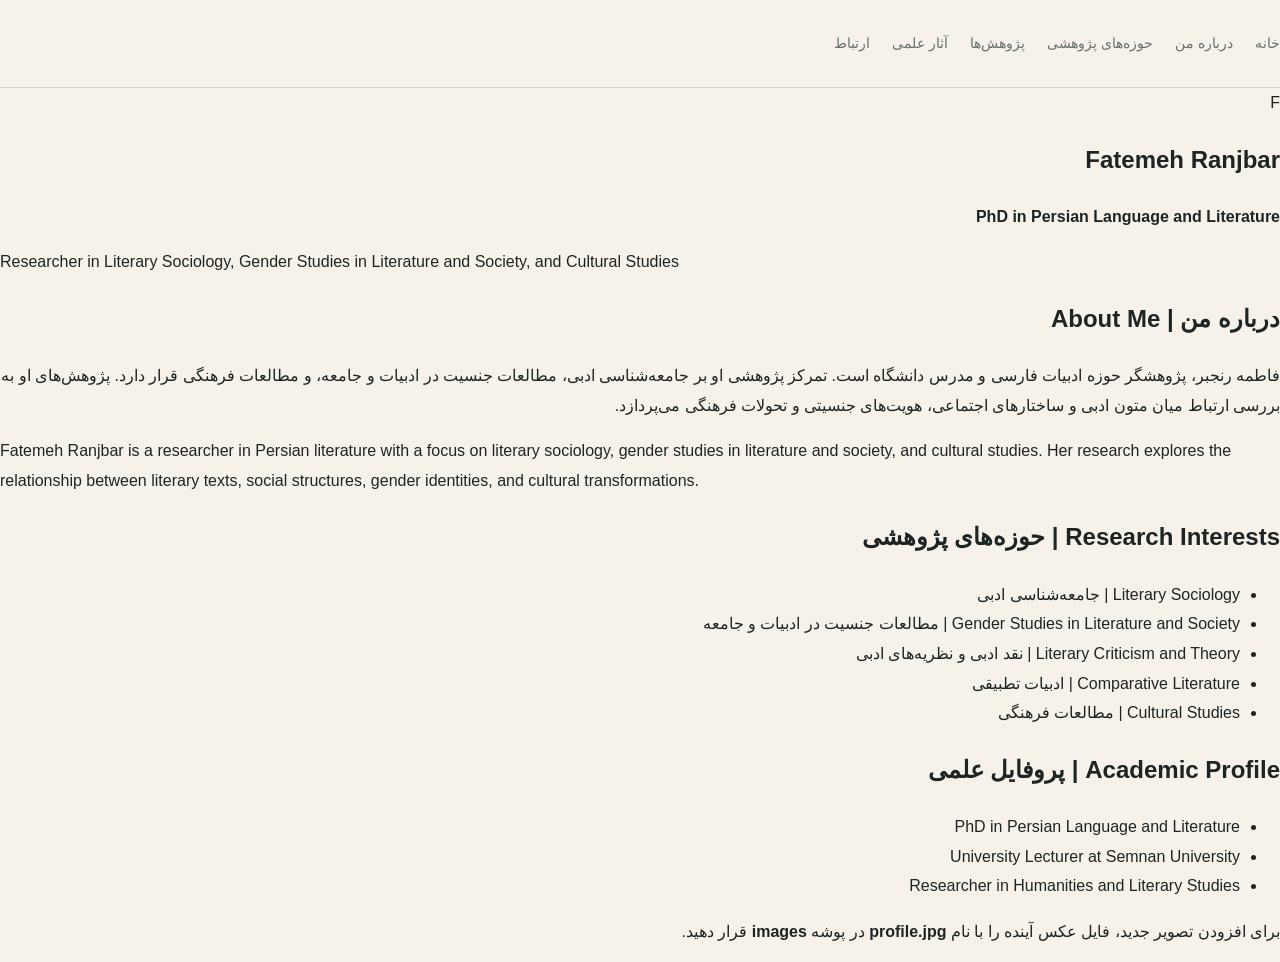
==== about.html @ 24065faa "Add files via upload" ====
<!DOCTYPE html>
<html lang="fa" dir="rtl">
<head>
<meta charset="UTF-8">
<meta name="viewport" content="width=device-width, initial-scale=1.0">
<title>About Me | Fatemeh Ranjbar</title>
<link rel="stylesheet" href="styles.css">
</head>
<body>
<header class="site-header">
<nav class="main-nav">
<a href="index.html">خانه</a>
<a href="about.html">درباره من</a>
<a href="index.html#research">حوزه‌های پژوهشی</a>
<a href="index.html#projects">پژوهش‌ها</a>
<a href="index.html#publications">آثار علمی</a>
<a href="index.html#contact">ارتباط</a>
</nav>
</header>
<main class="page-content">
<section>
<div class="profile-placeholder">F</div>
<h1>Fatemeh Ranjbar</h1>
<p><strong>PhD in Persian Language and Literature</strong></p>
<p dir="ltr">Researcher in Literary Sociology, Gender Studies in Literature and Society, and Cultural Studies</p>

<h2>درباره من | About Me</h2>
<p>
فاطمه رنجبر، پژوهشگر حوزه ادبیات فارسی و مدرس دانشگاه است. تمرکز پژوهشی او بر جامعه‌شناسی ادبی،
مطالعات جنسیت در ادبیات و جامعه، و مطالعات فرهنگی قرار دارد. پژوهش‌های او به بررسی ارتباط میان
متون ادبی و ساختارهای اجتماعی، هویت‌های جنسیتی و تحولات فرهنگی می‌پردازد.
</p>
<p dir="ltr">
Fatemeh Ranjbar is a researcher in Persian literature with a focus on literary sociology,
gender studies in literature and society, and cultural studies. Her research explores the
relationship between literary texts, social structures, gender identities, and cultural transformations.
</p>

<h2>Research Interests | حوزه‌های پژوهشی</h2>
<ul>
<li>Literary Sociology | جامعه‌شناسی ادبی</li>
<li>Gender Studies in Literature and Society | مطالعات جنسیت در ادبیات و جامعه</li>
<li>Literary Criticism and Theory | نقد ادبی و نظریه‌های ادبی</li>
<li>Comparative Literature | ادبیات تطبیقی</li>
<li>Cultural Studies | مطالعات فرهنگی</li>
</ul>

<h2>Academic Profile | پروفایل علمی</h2>
<ul>
<li>PhD in Persian Language and Literature</li>
<li>University Lecturer at Semnan University</li>
<li>Researcher in Humanities and Literary Studies</li>
</ul>

<p>برای افزودن تصویر جدید، فایل عکس آینده را با نام <b>profile.jpg</b> در پوشه <b>images</b> قرار دهید.</p>
</section>
</main>
</body>
</html>
---- styles.css ----
:root{--bg:#f6f2ea;--surface:#fffdf8;--surface-2:#eee8dd;--ink:#1d2524;--muted:#66706d;--line:#d8d1c6;--accent:#16483f;--accent-soft:#dbe8e1;--gold:#b18a4b;--shadow:0 24px 70px rgba(37,44,42,.08);--radius:28px;--hero-size:72px;--site-font:"Vazirmatn",sans-serif}body.dark{--bg:#161b1a;--surface:#1d2422;--surface-2:#26302d;--ink:#f2eee5;--muted:#b4bdb9;--line:#37413e}*{box-sizing:border-box}html{scroll-behavior:smooth}body{margin:0;font-family:var(--site-font);background:var(--bg);color:var(--ink);line-height:1.85}a{color:inherit;text-decoration:none}button{font:inherit}.page-shell{width:min(1240px,calc(100% - 36px));margin:auto}.site-header{min-height:88px;display:flex;align-items:center;gap:28px;position:sticky;top:0;z-index:30;backdrop-filter:blur(18px);background:color-mix(in srgb,var(--bg) 88%,transparent);border-bottom:1px solid var(--line)}.brand{display:flex;align-items:center;gap:12px;margin-left:auto}.brand-mark{width:42px;height:42px;display:grid;place-items:center;border-radius:50%;background:var(--accent);color:var(--surface);font-family:"Playfair Display",serif}.brand strong,.brand small{display:block;line-height:1.2}.brand small{color:var(--muted);margin-top:5px;direction:ltr;text-align:right}.main-nav{display:flex;gap:22px;font-size:.9rem;color:var(--muted)}.theme-toggle,.menu-button{border:1px solid var(--line);background:var(--surface);color:var(--ink);width:42px;height:42px;border-radius:50%;cursor:pointer}.menu-button{display:none}.hero{min-height:690px;display:grid;grid-template-columns:1.3fr .7fr;gap:72px;align-items:center;padding:84px 0 74px}.hero.profile-right{grid-template-columns:.7fr 1.3fr}.hero.profile-right .profile-card{order:2}.hero.profile-right .hero-copy{order:1}.eyebrow,.section-kicker{color:var(--gold);font-size:.78rem;font-weight:800;letter-spacing:.08em}.hero h1{font-size:clamp(2.5rem,5.2vw,var(--hero-size));line-height:1.16;margin:14px 0 26px;letter-spacing:-.045em;font-weight:800}.hero h1 span{display:block;color:var(--accent)}.hero-lead{max-width:780px;color:var(--muted);font-size:1.08rem}.hero-actions{display:flex;gap:12px;flex-wrap:wrap;margin-top:30px}.button{display:inline-block;padding:12px 20px;border-radius:999px;border:1px solid var(--line)}.button.primary{background:var(--accent);color:var(--surface);border-color:var(--accent)}.button.secondary{background:var(--surface)}.quick-facts{display:grid;grid-template-columns:repeat(3,1fr);gap:12px;margin-top:42px}.quick-facts div{padding-top:14px;border-top:1px solid var(--line)}.quick-facts span{display:block;font-weight:700}.quick-facts small{color:var(--muted)}.profile-card{background:var(--surface);border:1px solid var(--line);border-radius:calc(var(--radius) + 8px);overflow:hidden;box-shadow:var(--shadow)}.portrait-placeholder{aspect-ratio:4/4.5;display:grid;place-items:center;background:linear-gradient(150deg,var(--accent-soft),var(--surface-2));border-bottom:1px solid var(--line);overflow:hidden}.portrait-placeholder img{width:100%;height:100%;object-fit:cover}.portrait-placeholder>div{display:grid;place-items:center;gap:8px}.portrait-placeholder span{width:118px;height:118px;display:grid;place-items:center;border-radius:50%;background:var(--surface);border:1px solid var(--line);color:var(--accent);font-family:"Playfair Display",serif;font-size:2.5rem}.profile-card-body{padding:26px}.profile-card-body p{color:var(--muted);margin:0;font-size:.88rem}.profile-card-body h2{margin:6px 0 20px;font-size:1.35rem}.mini-tags{display:flex;gap:7px;flex-wrap:wrap}.mini-tags span{border:1px solid var(--line);padding:5px 10px;border-radius:999px;font-size:.76rem}.section{padding:96px 0;border-top:1px solid var(--line)}.intro-grid{display:grid;grid-template-columns:.8fr 1.2fr;gap:90px}.section-title{margin:8px 0;font-size:clamp(2rem,3.5vw,3.35rem);line-height:1.3}.long-copy{color:var(--muted);font-size:1.04rem}.section-heading{display:flex;justify-content:space-between;gap:30px;align-items:end;margin-bottom:42px}.section-heading>p{width:min(430px,100%);color:var(--muted);margin:0}.research-grid{display:grid;grid-template-columns:repeat(3,1fr);gap:14px}.research-card{min-height:290px;padding:26px;border:1px solid var(--line);background:var(--surface);border-radius:var(--radius);display:flex;flex-direction:column}.research-card.featured{background:var(--accent);color:var(--surface)}.research-card .index{color:var(--gold);font-weight:700}.research-card h3{margin-top:auto;margin-bottom:10px}.research-card p{color:var(--muted);margin:0}.research-card.featured p{color:color-mix(in srgb,var(--surface) 76%,transparent)}.project-list{border-top:1px solid var(--line)}.project-item{display:grid;grid-template-columns:70px 1fr;gap:24px;padding:30px 0;border-bottom:1px solid var(--line)}.project-number{color:var(--gold);font-family:"Playfair Display",serif;font-size:1.6rem}.project-type{color:var(--muted);margin:0 0 6px;font-size:.82rem}.project-item h3{margin:0 0 10px}.project-item div:last-child>p:last-child{color:var(--muted);margin:0}.timeline{max-width:920px;margin-right:auto}.timeline-item{display:grid;grid-template-columns:18px 135px 1fr;gap:22px;position:relative;padding:0 0 44px}.timeline-item::before{content:"";position:absolute;right:8px;top:15px;bottom:-4px;width:1px;background:var(--line)}.timeline-item:last-child::before{display:none}.timeline-dot{width:17px;height:17px;border-radius:50%;background:var(--surface);border:4px solid var(--gold);z-index:1;margin-top:6px}.timeline-date{color:var(--muted)}.timeline h3{margin:0 0 6px}.timeline p{margin:0;color:var(--muted)}.publication-placeholder{display:grid;grid-template-columns:.75fr 1.25fr;gap:72px;align-items:start}.publication-demo{background:var(--surface);border:1px solid var(--line);border-radius:var(--radius);overflow:hidden}.pub-row{padding:24px;border-bottom:1px solid var(--line)}.pub-row:last-child{border-bottom:0}.pub-row span,.pub-row strong,.pub-row small{display:block}.pub-row span{color:var(--gold);font-size:.78rem}.pub-row small{color:var(--muted)}.pub-link{display:inline-block;margin-top:10px;color:var(--accent);font-weight:700}.empty-state{text-align:center;color:var(--muted)}.contact-card{text-align:center;padding:64px 30px;border-radius:calc(var(--radius) + 8px);background:var(--accent);color:var(--surface)}.contact-links{display:flex;justify-content:center;gap:12px;flex-wrap:wrap;margin-top:28px}.contact-links a,.cv-button{border:1px solid color-mix(in srgb,var(--surface) 35%,transparent);padding:10px 16px;border-radius:999px}.cv-button{margin-top:14px;color:var(--surface)}footer{display:flex;justify-content:space-between;gap:24px;align-items:center;padding:32px 0 50px;color:var(--muted);font-size:.84rem}footer strong,footer span{display:block}footer strong{color:var(--ink)}.admin-link{font-size:.78rem;border-bottom:1px dotted var(--muted)}@media(max-width:980px){.main-nav{display:none;position:absolute;top:76px;right:0;left:0;background:var(--surface);border:1px solid var(--line);border-radius:22px;padding:18px;flex-direction:column}.main-nav.open{display:flex}.menu-button{display:inline-grid;place-items:center}.hero,.hero.profile-right{grid-template-columns:1fr}.hero.profile-right .profile-card,.hero.profile-right .hero-copy{order:initial}.research-grid{grid-template-columns:repeat(2,1fr)}.intro-grid,.publication-placeholder{grid-template-columns:1fr;gap:30px}}@media(max-width:680px){.page-shell{width:min(100% - 22px,1240px)}.hero{padding-top:56px}.quick-facts{grid-template-columns:1fr}.research-grid{grid-template-columns:1fr}.project-item{grid-template-columns:42px 1fr}.timeline-item{grid-template-columns:18px 1fr}.timeline-date,.timeline-item>div:last-child{grid-column:2}footer{display:block}}
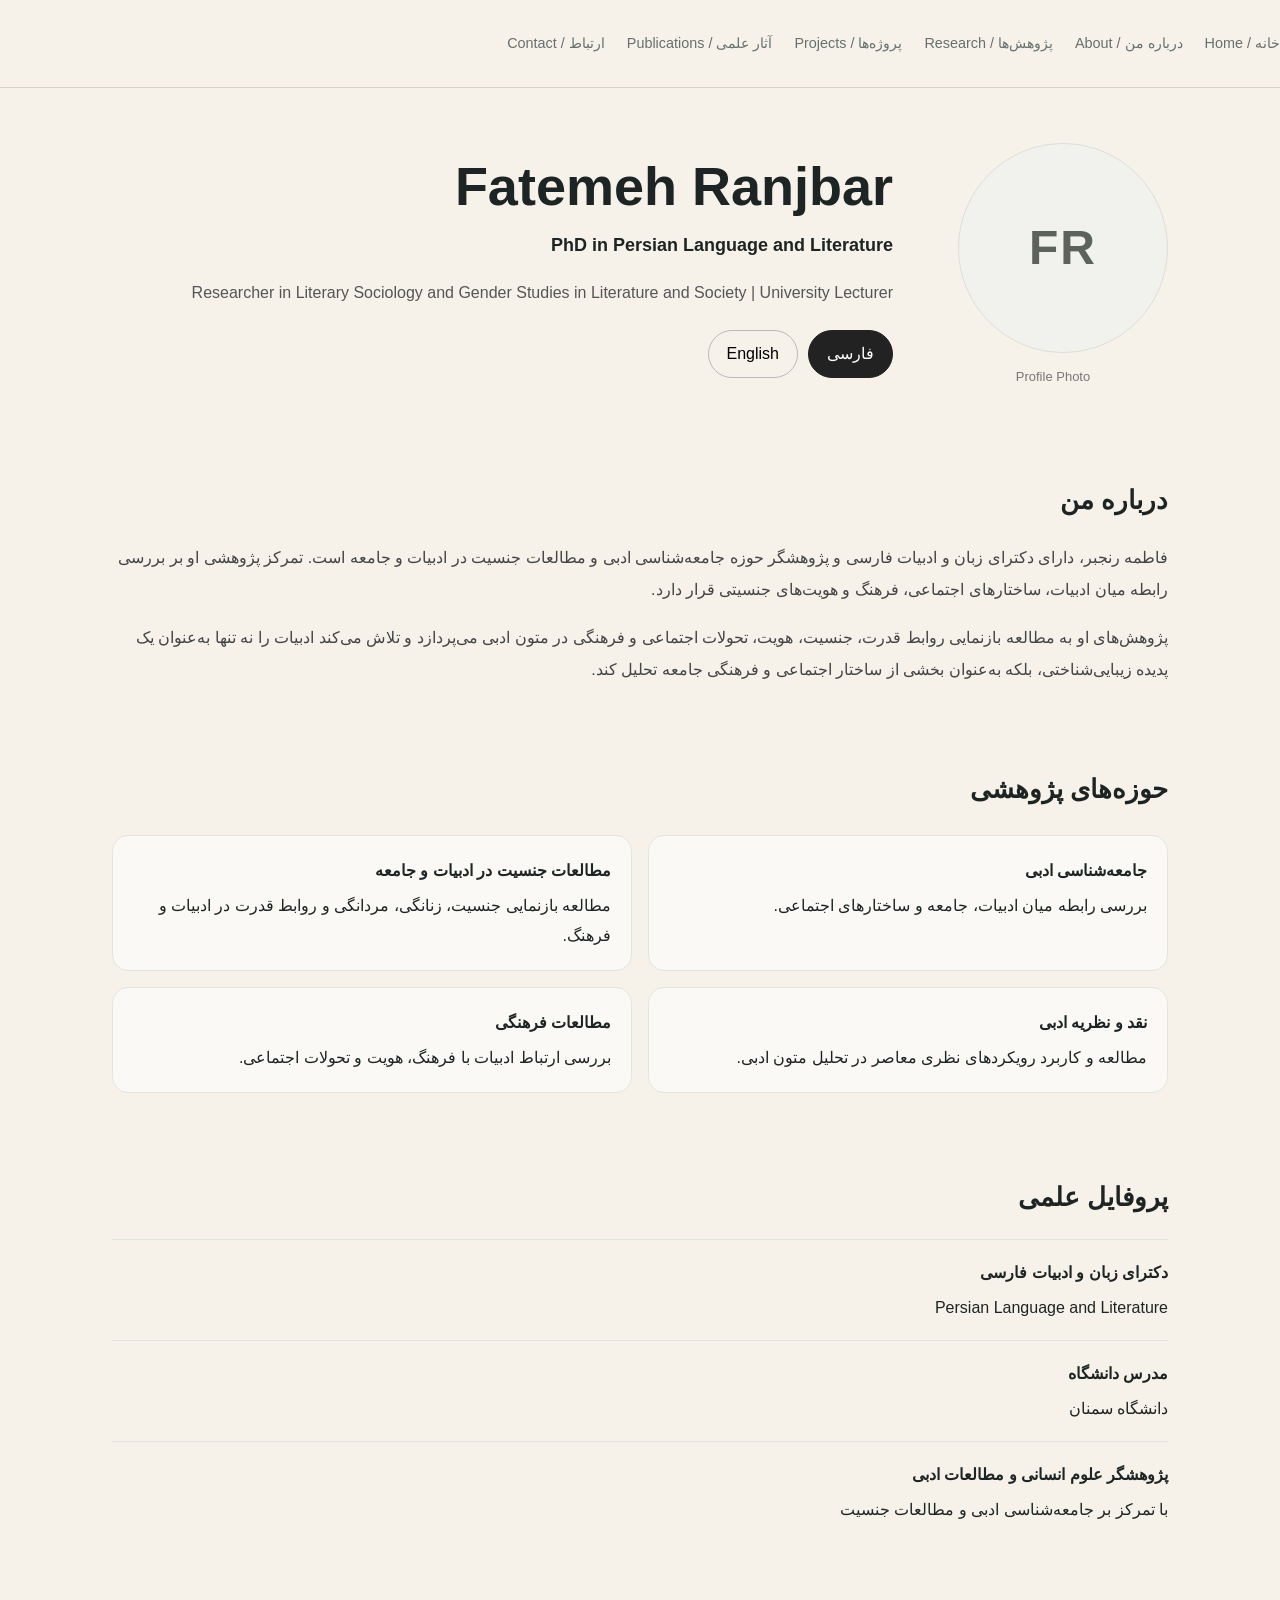
==== commit e96ee7dd: "Update about.htmlUpdate about page design and content" ====
--- a/about.html
+++ b/about.html
@@ -1,59 +1,432 @@
 <!DOCTYPE html>
 <html lang="fa" dir="rtl">
+
 <head>
-<meta charset="UTF-8">
-<meta name="viewport" content="width=device-width, initial-scale=1.0">
-<title>About Me | Fatemeh Ranjbar</title>
-<link rel="stylesheet" href="styles.css">
+  <meta charset="UTF-8">
+  <meta name="viewport" content="width=device-width, initial-scale=1.0">
+
+  <title>درباره من | About Fatemeh Ranjbar</title>
+
+  <meta name="description"
+    content="Fatemeh Ranjbar, PhD in Persian Language and Literature, researcher in Literary Sociology and Gender Studies in Literature and Society.">
+
+  <link rel="stylesheet" href="styles.css">
+
+  <style>
+    .about-page {
+      max-width: 1100px;
+      margin: 0 auto;
+      padding: 55px 22px 80px;
+    }
+
+    .about-hero {
+      display: grid;
+      grid-template-columns: 230px 1fr;
+      gap: 45px;
+      align-items: center;
+      margin-bottom: 55px;
+    }
+
+    .profile-image-wrap {
+      width: 210px;
+      height: 210px;
+      border-radius: 50%;
+      overflow: hidden;
+      background: #f1f1ed;
+      border: 1px solid #deded8;
+      display: flex;
+      align-items: center;
+      justify-content: center;
+    }
+
+    .profile-image {
+      width: 100%;
+      height: 100%;
+      object-fit: cover;
+    }
+
+    .profile-fallback {
+      width: 100%;
+      height: 100%;
+      display: none;
+      align-items: center;
+      justify-content: center;
+      font-size: 48px;
+      font-weight: 600;
+      color: #5c625d;
+      letter-spacing: 2px;
+    }
+
+    .about-name {
+      font-size: clamp(32px, 5vw, 54px);
+      margin: 0 0 10px;
+      line-height: 1.2;
+    }
+
+    .about-degree {
+      font-size: 18px;
+      margin: 0 0 12px;
+      font-weight: 600;
+    }
+
+    .about-focus {
+      line-height: 1.9;
+      color: #555;
+      max-width: 760px;
+    }
+
+    .language-switch {
+      display: flex;
+      gap: 10px;
+      margin-top: 22px;
+      flex-wrap: wrap;
+    }
+
+    .language-switch button {
+      border: 1px solid #bbb;
+      background: transparent;
+      padding: 8px 18px;
+      border-radius: 24px;
+      cursor: pointer;
+      font: inherit;
+    }
+
+    .language-switch button.active {
+      background: #222;
+      color: white;
+      border-color: #222;
+    }
+
+    .about-section {
+      margin-top: 48px;
+      padding-top: 10px;
+    }
+
+    .about-section h2 {
+      font-size: 26px;
+      margin-bottom: 18px;
+    }
+
+    .about-section p {
+      line-height: 2;
+      color: #444;
+    }
+
+    .interest-grid {
+      display: grid;
+      grid-template-columns: repeat(2, minmax(0, 1fr));
+      gap: 16px;
+      margin-top: 22px;
+    }
+
+    .interest-card {
+      border: 1px solid #e4e4df;
+      border-radius: 16px;
+      padding: 20px;
+      background: rgba(255,255,255,.55);
+    }
+
+    .interest-card strong {
+      display: block;
+      margin-bottom: 5px;
+    }
+
+    .academic-card {
+      border-top: 1px solid #e3e3de;
+      padding: 18px 0;
+    }
+
+    .academic-card strong {
+      display: block;
+      margin-bottom: 5px;
+    }
+
+    .en-content {
+      display: none;
+      direction: ltr;
+      text-align: left;
+    }
+
+    .fa-content {
+      direction: rtl;
+      text-align: right;
+    }
+
+    .photo-note {
+      font-size: 13px;
+      color: #777;
+      margin-top: 12px;
+      text-align: center;
+    }
+
+    @media (max-width: 760px) {
+      .about-hero {
+        grid-template-columns: 1fr;
+        text-align: center;
+      }
+
+      .profile-image-wrap {
+        margin: 0 auto;
+        width: 175px;
+        height: 175px;
+      }
+
+      .language-switch {
+        justify-content: center;
+      }
+
+      .interest-grid {
+        grid-template-columns: 1fr;
+      }
+    }
+  </style>
 </head>
+
 <body>
+
 <header class="site-header">
-<nav class="main-nav">
-<a href="index.html">خانه</a>
-<a href="about.html">درباره من</a>
-<a href="index.html#research">حوزه‌های پژوهشی</a>
-<a href="index.html#projects">پژوهش‌ها</a>
-<a href="index.html#publications">آثار علمی</a>
-<a href="index.html#contact">ارتباط</a>
-</nav>
+  <nav class="main-nav">
+    <a href="index.html">خانه / Home</a>
+    <a href="about.html">درباره من / About</a>
+    <a href="index.html#research">پژوهش‌ها / Research</a>
+    <a href="index.html#projects">پروژه‌ها / Projects</a>
+    <a href="index.html#publications">آثار علمی / Publications</a>
+    <a href="index.html#contact">ارتباط / Contact</a>
+  </nav>
 </header>
-<main class="page-content">
-<section>
-<div class="profile-placeholder">F</div>
-<h1>Fatemeh Ranjbar</h1>
-<p><strong>PhD in Persian Language and Literature</strong></p>
-<p dir="ltr">Researcher in Literary Sociology, Gender Studies in Literature and Society, and Cultural Studies</p>
-
-<h2>درباره من | About Me</h2>
-<p>
-فاطمه رنجبر، پژوهشگر حوزه ادبیات فارسی و مدرس دانشگاه است. تمرکز پژوهشی او بر جامعه‌شناسی ادبی،
-مطالعات جنسیت در ادبیات و جامعه، و مطالعات فرهنگی قرار دارد. پژوهش‌های او به بررسی ارتباط میان
-متون ادبی و ساختارهای اجتماعی، هویت‌های جنسیتی و تحولات فرهنگی می‌پردازد.
-</p>
-<p dir="ltr">
-Fatemeh Ranjbar is a researcher in Persian literature with a focus on literary sociology,
-gender studies in literature and society, and cultural studies. Her research explores the
-relationship between literary texts, social structures, gender identities, and cultural transformations.
-</p>
-
-<h2>Research Interests | حوزه‌های پژوهشی</h2>
-<ul>
-<li>Literary Sociology | جامعه‌شناسی ادبی</li>
-<li>Gender Studies in Literature and Society | مطالعات جنسیت در ادبیات و جامعه</li>
-<li>Literary Criticism and Theory | نقد ادبی و نظریه‌های ادبی</li>
-<li>Comparative Literature | ادبیات تطبیقی</li>
-<li>Cultural Studies | مطالعات فرهنگی</li>
-</ul>
-
-<h2>Academic Profile | پروفایل علمی</h2>
-<ul>
-<li>PhD in Persian Language and Literature</li>
-<li>University Lecturer at Semnan University</li>
-<li>Researcher in Humanities and Literary Studies</li>
-</ul>
-
-<p>برای افزودن تصویر جدید، فایل عکس آینده را با نام <b>profile.jpg</b> در پوشه <b>images</b> قرار دهید.</p>
-</section>
+
+<main class="about-page">
+
+  <section class="about-hero">
+
+    <div>
+      <div class="profile-image-wrap">
+        <img
+          src="images/profile.jpg"
+          alt="Fatemeh Ranjbar"
+          class="profile-image"
+          onerror="this.style.display='none'; this.nextElementSibling.style.display='flex';"
+        >
+        <div class="profile-fallback">FR</div>
+      </div>
+
+      <div class="photo-note">
+        Profile Photo
+      </div>
+    </div>
+
+    <div>
+      <h1 class="about-name">Fatemeh Ranjbar</h1>
+
+      <p class="about-degree">
+        PhD in Persian Language and Literature
+      </p>
+
+      <p class="about-focus">
+        Researcher in Literary Sociology and Gender Studies in Literature and Society
+        | University Lecturer
+      </p>
+
+      <div class="language-switch">
+        <button id="faBtn" class="active" onclick="showPersian()">فارسی</button>
+        <button id="enBtn" onclick="showEnglish()">English</button>
+      </div>
+    </div>
+
+  </section>
+
+
+  <!-- Persian Version -->
+
+  <div id="faContent" class="fa-content">
+
+    <section class="about-section">
+
+      <h2>درباره من</h2>
+
+      <p>
+        فاطمه رنجبر، دارای دکترای زبان و ادبیات فارسی و پژوهشگر حوزه
+        جامعه‌شناسی ادبی و مطالعات جنسیت در ادبیات و جامعه است.
+        تمرکز پژوهشی او بر بررسی رابطه میان ادبیات، ساختارهای اجتماعی،
+        فرهنگ و هویت‌های جنسیتی قرار دارد.
+      </p>
+
+      <p>
+        پژوهش‌های او به مطالعه بازنمایی روابط قدرت، جنسیت، هویت،
+        تحولات اجتماعی و فرهنگی در متون ادبی می‌پردازد و تلاش می‌کند
+        ادبیات را نه تنها به‌عنوان یک پدیده زیبایی‌شناختی، بلکه به‌عنوان
+        بخشی از ساختار اجتماعی و فرهنگی جامعه تحلیل کند.
+      </p>
+
+    </section>
+
+
+    <section class="about-section">
+
+      <h2>حوزه‌های پژوهشی</h2>
+
+      <div class="interest-grid">
+
+        <div class="interest-card">
+          <strong>جامعه‌شناسی ادبی</strong>
+          بررسی رابطه میان ادبیات، جامعه و ساختارهای اجتماعی.
+        </div>
+
+        <div class="interest-card">
+          <strong>مطالعات جنسیت در ادبیات و جامعه</strong>
+          مطالعه بازنمایی جنسیت، زنانگی، مردانگی و روابط قدرت در ادبیات و فرهنگ.
+        </div>
+
+        <div class="interest-card">
+          <strong>نقد و نظریه ادبی</strong>
+          مطالعه و کاربرد رویکردهای نظری معاصر در تحلیل متون ادبی.
+        </div>
+
+        <div class="interest-card">
+          <strong>مطالعات فرهنگی</strong>
+          بررسی ارتباط ادبیات با فرهنگ، هویت و تحولات اجتماعی.
+        </div>
+
+      </div>
+
+    </section>
+
+
+    <section class="about-section">
+
+      <h2>پروفایل علمی</h2>
+
+      <div class="academic-card">
+        <strong>دکترای زبان و ادبیات فارسی</strong>
+        Persian Language and Literature
+      </div>
+
+      <div class="academic-card">
+        <strong>مدرس دانشگاه</strong>
+        دانشگاه سمنان
+      </div>
+
+      <div class="academic-card">
+        <strong>پژوهشگر علوم انسانی و مطالعات ادبی</strong>
+        با تمرکز بر جامعه‌شناسی ادبی و مطالعات جنسیت
+      </div>
+
+    </section>
+
+  </div>
+
+
+  <!-- English Version -->
+
+  <div id="enContent" class="en-content">
+
+    <section class="about-section">
+
+      <h2>About Me</h2>
+
+      <p>
+        Fatemeh Ranjbar holds a PhD in Persian Language and Literature
+        and works as a researcher in Literary Sociology and Gender Studies
+        in Literature and Society.
+      </p>
+
+      <p>
+        Her research focuses on the relationship between literature,
+        social structures, culture, gender identities, and power relations.
+        She approaches literary texts not only as aesthetic works but also
+        as cultural and social documents through which broader transformations
+        in society can be examined.
+      </p>
+
+    </section>
+
+
+    <section class="about-section">
+
+      <h2>Research Interests</h2>
+
+      <div class="interest-grid">
+
+        <div class="interest-card">
+          <strong>Literary Sociology</strong>
+          Exploring the relationship between literary texts and social structures.
+        </div>
+
+        <div class="interest-card">
+          <strong>Gender Studies in Literature and Society</strong>
+          Examining gender representation, identity, and power relations
+          in literature and culture.
+        </div>
+
+        <div class="interest-card">
+          <strong>Literary Criticism and Theory</strong>
+          Applying contemporary theoretical approaches to literary analysis.
+        </div>
+
+        <div class="interest-card">
+          <strong>Cultural Studies</strong>
+          Studying the intersections of literature, culture, identity,
+          and social transformation.
+        </div>
+
+      </div>
+
+    </section>
+
+
+    <section class="about-section">
+
+      <h2>Academic Profile</h2>
+
+      <div class="academic-card">
+        <strong>PhD in Persian Language and Literature</strong>
+      </div>
+
+      <div class="academic-card">
+        <strong>University Lecturer</strong>
+        Semnan University
+      </div>
+
+      <div class="academic-card">
+        <strong>Researcher in Humanities and Literary Studies</strong>
+        Specializing in Literary Sociology and Gender Studies
+      </div>
+
+    </section>
+
+  </div>
+
 </main>
+
+
+<script>
+
+function showPersian() {
+
+  document.getElementById("faContent").style.display = "block";
+  document.getElementById("enContent").style.display = "none";
+
+  document.getElementById("faBtn").classList.add("active");
+  document.getElementById("enBtn").classList.remove("active");
+
+  document.documentElement.lang = "fa";
+  document.documentElement.dir = "rtl";
+}
+
+
+function showEnglish() {
+
+  document.getElementById("faContent").style.display = "none";
+  document.getElementById("enContent").style.display = "block";
+
+  document.getElementById("enBtn").classList.add("active");
+  document.getElementById("faBtn").classList.remove("active");
+
+  document.documentElement.lang = "en";
+  document.documentElement.dir = "ltr";
+}
+
+</script>
+
 </body>
 </html>
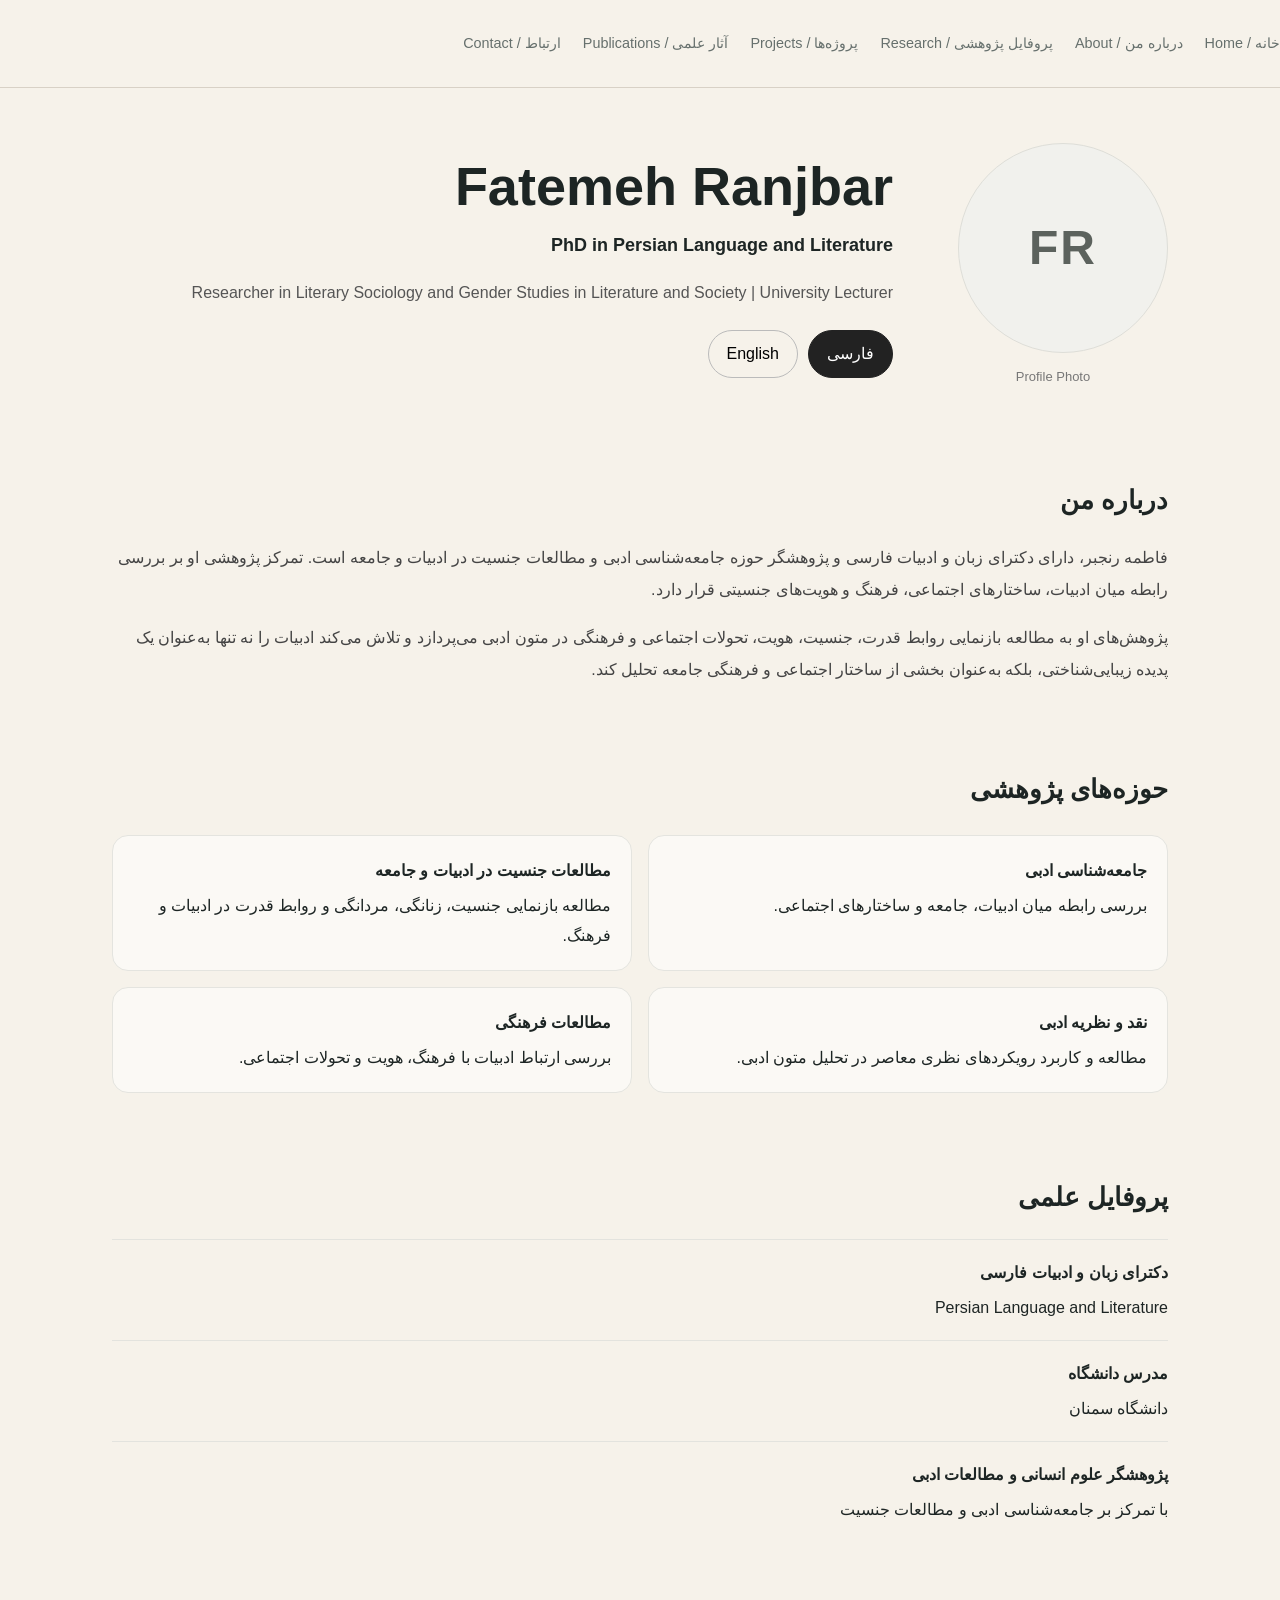
==== commit 5d60ddff: "Update about.htmlUpdate research page link" ====
--- a/about.html
+++ b/about.html
@@ -188,9 +188,9 @@
   <nav class="main-nav">
     <a href="index.html">خانه / Home</a>
     <a href="about.html">درباره من / About</a>
-    <a href="index.html#research">پژوهش‌ها / Research</a>
+   <a href="research.html">پروفایل پژوهشی / Research</a>
     <a href="index.html#projects">پروژه‌ها / Projects</a>
-    <a href="index.html#publications">آثار علمی / Publications</a>
+    <a href="publications.html">آثار علمی / Publications</a>
     <a href="index.html#contact">ارتباط / Contact</a>
   </nav>
 </header>
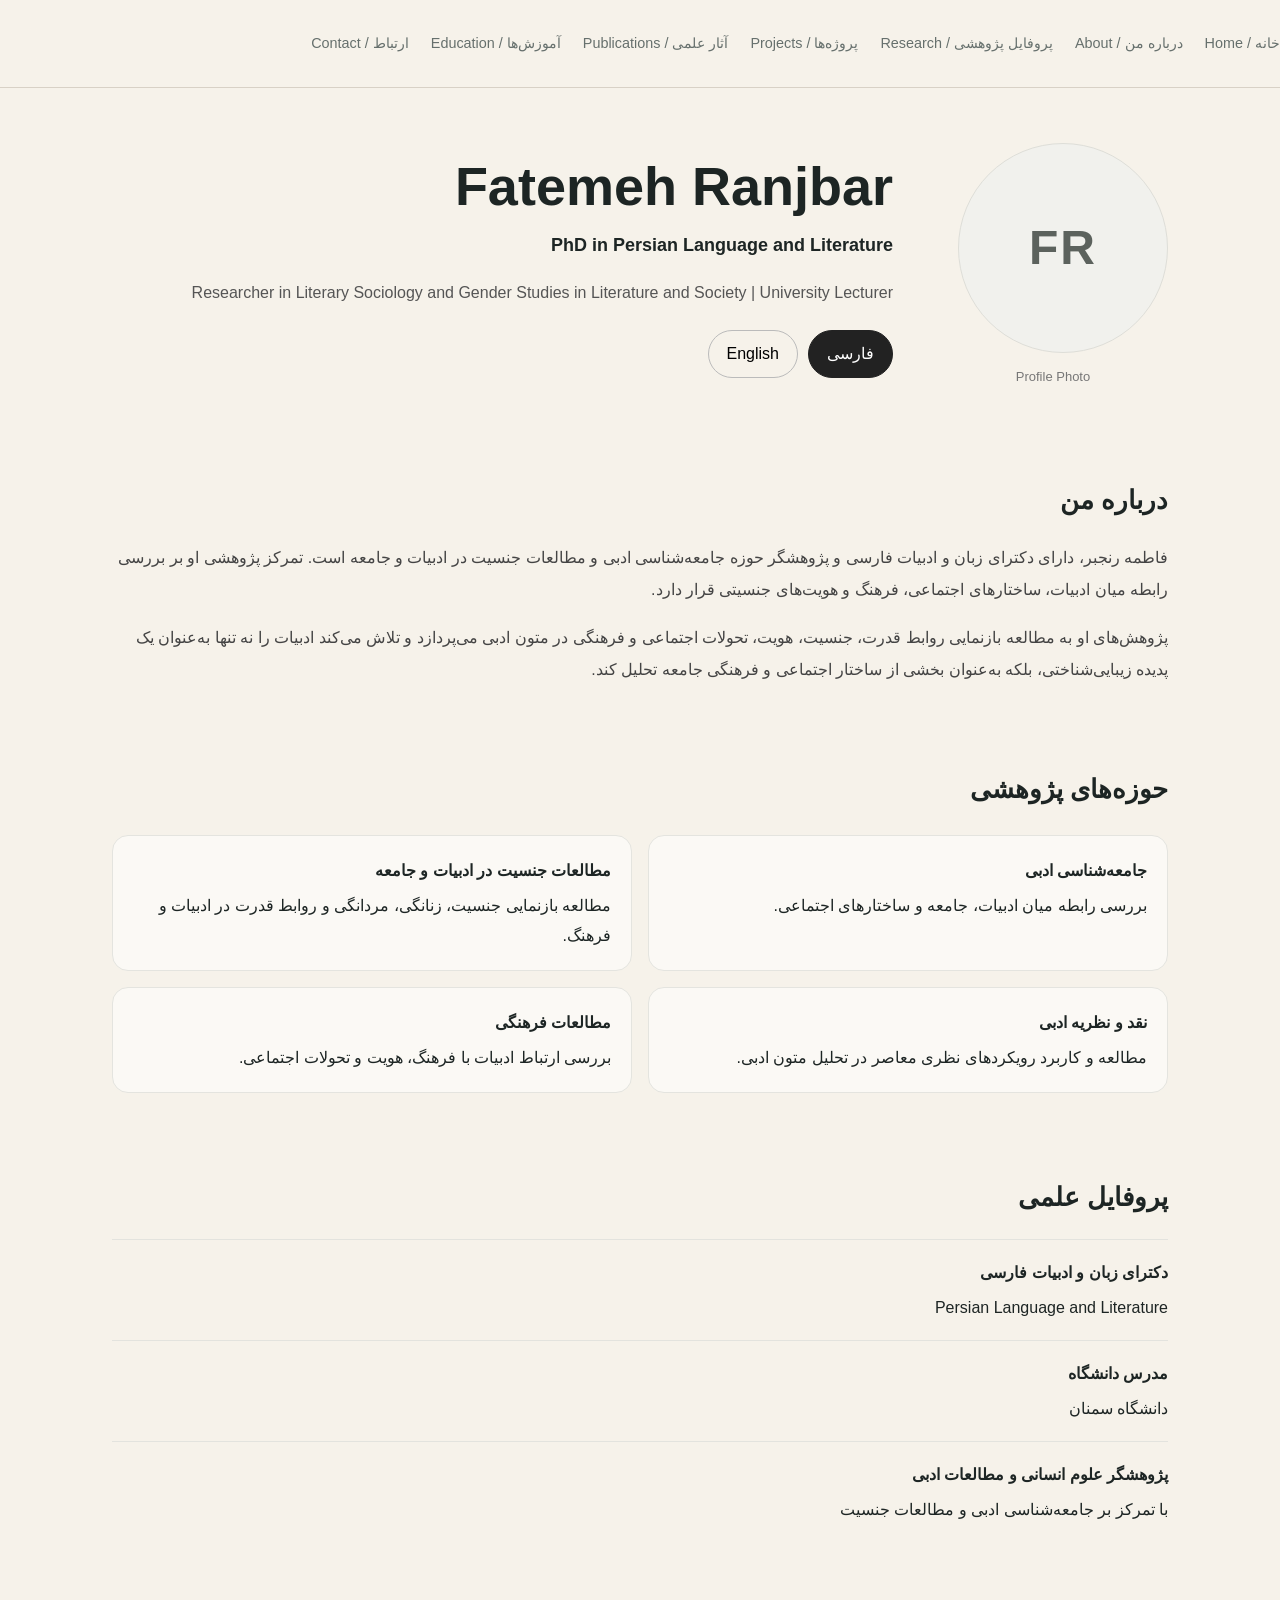
==== commit 10e7a56d: "Update about.htmlAdd education link to about page" ====
--- a/about.html
+++ b/about.html
@@ -191,6 +191,7 @@
    <a href="research.html">پروفایل پژوهشی / Research</a>
     <a href="index.html#projects">پروژه‌ها / Projects</a>
     <a href="publications.html">آثار علمی / Publications</a>
+    <a href="education.html">آموزش‌ها / Education</a>
     <a href="index.html#contact">ارتباط / Contact</a>
   </nav>
 </header>
